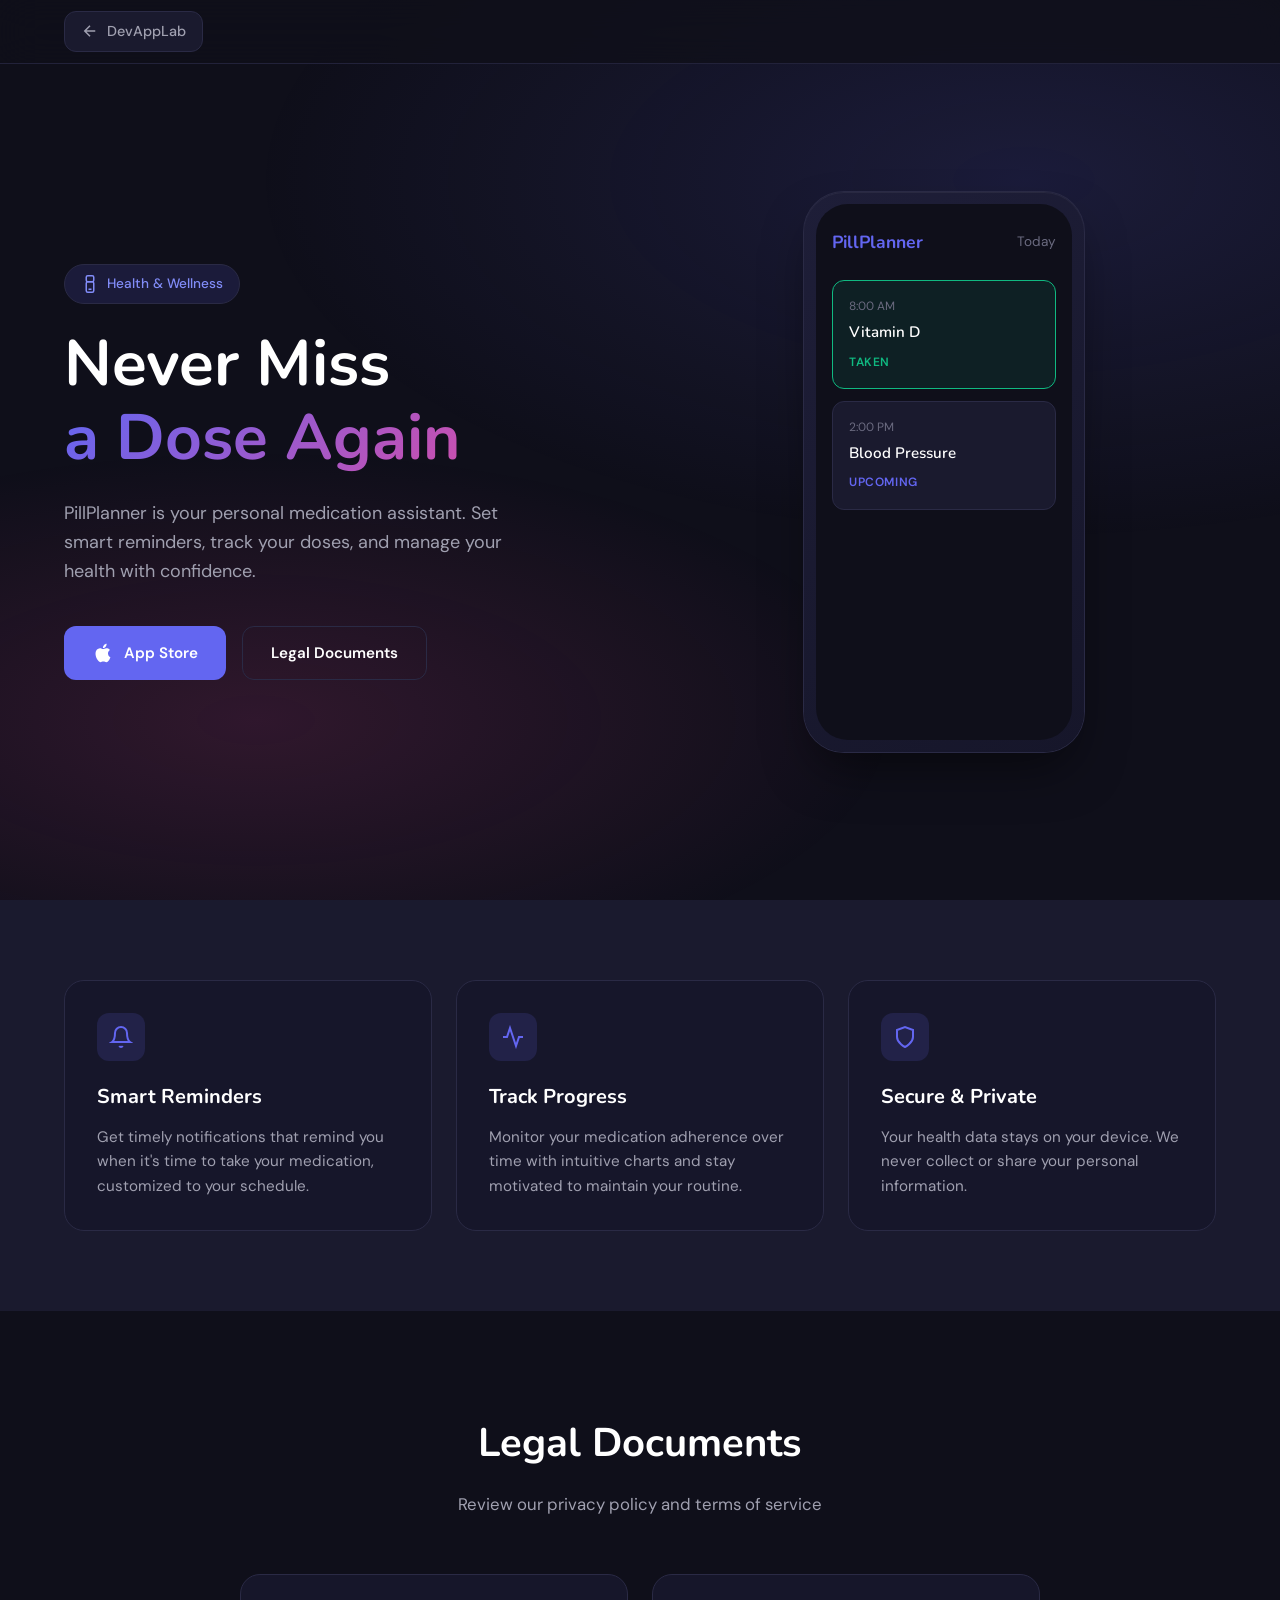
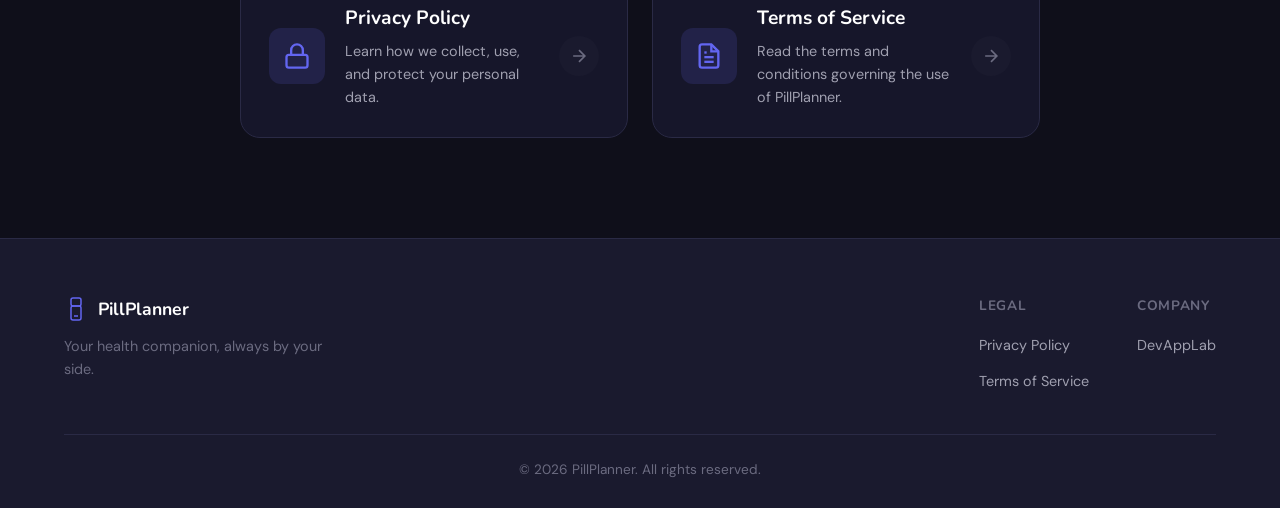
==== docs/apps/pillplanner/index.html @ f52c8cb2 "Add files via upload" ====
<!DOCTYPE html>
<html lang="en">
<head>
    <meta charset="UTF-8">
    <meta name="viewport" content="width=device-width, initial-scale=1.0">
    <meta name="description" content="PillPlanner - Smart medication reminders and tracking for better health management">
    <meta name="theme-color" content="#6366f1">
    <title>PillPlanner - Never Miss a Dose</title>
    <link rel="preconnect" href="https://fonts.googleapis.com">
    <link rel="preconnect" href="https://fonts.gstatic.com" crossorigin>
    <link href="https://fonts.googleapis.com/css2?family=Nunito:wght@400;500;600;700&family=DM+Sans:wght@400;500;600;700&display=swap" rel="stylesheet">
    <link rel="stylesheet" href="css/styles.css">
</head>
<body>
    <div class="page-bg"></div>
    
    <header class="header">
        <nav class="nav container">
            <a href="../" class="back-link">
                <svg viewBox="0 0 24 24" fill="none" stroke="currentColor" stroke-width="2">
                    <path d="M19 12H5M12 19l-7-7 7-7"/>
                </svg>
                <span>DevAppLab</span>
            </a>
        </nav>
    </header>

    <main>
        <section class="hero">
            <div class="container">
                <div class="hero-content">
                    <div class="hero-badge">
                        <svg viewBox="0 0 24 24" fill="none" stroke="currentColor" stroke-width="2">
                            <path d="M9 1a2 2 0 0 0-2 2v4a2 2 0 0 0 2 2h6a2 2 0 0 0 2-2V3a2 2 0 0 0-2-2H9z"/>
                            <path d="M9 9a2 2 0 0 0-2 2v10a2 2 0 0 0 2 2h6a2 2 0 0 0 2-2V11a2 2 0 0 0-2-2H9z"/>
                            <path d="M10 19h4"/>
                        </svg>
                        <span>Health & Wellness</span>
                    </div>
                    <h1 class="hero-title">
                        <span class="title-line">Never Miss</span>
                        <span class="title-line accent">a Dose Again</span>
                    </h1>
                    <p class="hero-description">
                        PillPlanner is your personal medication assistant. Set smart reminders, 
                        track your doses, and manage your health with confidence.
                    </p>
                    <div class="hero-actions">
                        <a href="#" class="btn btn-appstore">
                            <svg viewBox="0 0 24 24" fill="currentColor">
                                <path d="M18.71 19.5c-.83 1.24-1.71 2.45-3.05 2.47-1.34.03-1.77-.79-3.29-.79-1.53 0-2 .77-3.27.82-1.31.05-2.3-1.32-3.14-2.53C4.25 17 2.94 12.45 4.7 9.39c.87-1.52 2.43-2.48 4.12-2.51 1.28-.02 2.5.87 3.29.87.78 0 2.26-1.07 3.81-.91.65.03 2.47.26 3.64 1.98-.09.06-2.17 1.28-2.15 3.81.03 3.02 2.65 4.03 2.68 4.04-.03.07-.42 1.44-1.38 2.83M13 3.5c.73-.83 1.94-1.46 2.94-1.5.13 1.17-.34 2.35-1.04 3.19-.69.85-1.83 1.51-2.95 1.42-.15-1.15.41-2.35 1.05-3.11z"/>
                            </svg>
                            <span>App Store</span>
                        </a>
                        <a href="#legal" class="btn btn-outline">Legal Documents</a>
                    </div>
                </div>
                <div class="hero-visual">
                    <div class="phone-mockup">
                        <div class="phone-screen">
                            <div class="app-header-mini">
                                <span class="app-name-mini">PillPlanner</span>
                                <span class="date-mini">Today</span>
                            </div>
                            <div class="medications-mini">
                                <div class="med-mini active">
                                    <div class="med-time">8:00 AM</div>
                                    <div class="med-name">Vitamin D</div>
                                    <div class="med-status">Taken</div>
                                </div>
                                <div class="med-mini">
                                    <div class="med-time">2:00 PM</div>
                                    <div class="med-name">Blood Pressure</div>
                                    <div class="med-status upcoming">Upcoming</div>
                                </div>
                            </div>
                        </div>
                    </div>
                </div>
            </div>
        </section>

        <section class="features">
            <div class="container">
                <div class="features-grid">
                    <div class="feature-card">
                        <div class="feature-icon">
                            <svg viewBox="0 0 24 24" fill="none" stroke="currentColor" stroke-width="2">
                                <path d="M18 8A6 6 0 0 0 6 8c0 7-3 9-3 9h18s-3-2-3-9"/>
                                <path d="M13.73 21a2 2 0 0 1-3.46 0"/>
                            </svg>
                        </div>
                        <h3 class="feature-title">Smart Reminders</h3>
                        <p class="feature-description">
                            Get timely notifications that remind you when it's time to take your medication, 
                            customized to your schedule.
                        </p>
                    </div>
                    <div class="feature-card">
                        <div class="feature-icon">
                            <svg viewBox="0 0 24 24" fill="none" stroke="currentColor" stroke-width="2">
                                <path d="M22 12h-4l-3 9L9 3l-3 9H2"/>
                            </svg>
                        </div>
                        <h3 class="feature-title">Track Progress</h3>
                        <p class="feature-description">
                            Monitor your medication adherence over time with intuitive charts and 
                            stay motivated to maintain your routine.
                        </p>
                    </div>
                    <div class="feature-card">
                        <div class="feature-icon">
                            <svg viewBox="0 0 24 24" fill="none" stroke="currentColor" stroke-width="2">
                                <path d="M12 22s8-4 8-10V5l-8-3-8 3v7c0 6 8 10 8 10z"/>
                            </svg>
                        </div>
                        <h3 class="feature-title">Secure & Private</h3>
                        <p class="feature-description">
                            Your health data stays on your device. We never collect or share 
                            your personal information.
                        </p>
                    </div>
                </div>
            </div>
        </section>

        <section id="legal" class="legal-section">
            <div class="container">
                <div class="section-header">
                    <h2 class="section-title">Legal Documents</h2>
                    <p class="section-subtitle">
                        Review our privacy policy and terms of service
                    </p>
                </div>
                <div class="legal-grid">
                    <a href="privacy.html" class="legal-card">
                        <div class="legal-icon">
                            <svg viewBox="0 0 24 24" fill="none" stroke="currentColor" stroke-width="2">
                                <rect x="3" y="11" width="18" height="11" rx="2" ry="2"/>
                                <path d="M7 11V7a5 5 0 0 1 10 0v4"/>
                            </svg>
                        </div>
                        <div class="legal-content">
                            <h3 class="legal-title">Privacy Policy</h3>
                            <p class="legal-description">
                                Learn how we collect, use, and protect your personal data.
                            </p>
                        </div>
                        <div class="legal-arrow">
                            <svg viewBox="0 0 24 24" fill="none" stroke="currentColor" stroke-width="2">
                                <path d="M5 12h14M12 5l7 7-7 7"/>
                            </svg>
                        </div>
                    </a>
                    <a href="terms.html" class="legal-card">
                        <div class="legal-icon">
                            <svg viewBox="0 0 24 24" fill="none" stroke="currentColor" stroke-width="2">
                                <path d="M14 2H6a2 2 0 0 0-2 2v16a2 2 0 0 0 2 2h12a2 2 0 0 0 2-2V8z"/>
                                <polyline points="14 2 14 8 20 8"/>
                                <line x1="16" y1="13" x2="8" y2="13"/>
                                <line x1="16" y1="17" x2="8" y2="17"/>
                                <polyline points="10 9 9 9 8 9"/>
                            </svg>
                        </div>
                        <div class="legal-content">
                            <h3 class="legal-title">Terms of Service</h3>
                            <p class="legal-description">
                                Read the terms and conditions governing the use of PillPlanner.
                            </p>
                        </div>
                        <div class="legal-arrow">
                            <svg viewBox="0 0 24 24" fill="none" stroke="currentColor" stroke-width="2">
                                <path d="M5 12h14M12 5l7 7-7 7"/>
                            </svg>
                        </div>
                    </a>
                </div>
            </div>
        </section>
    </main>

    <footer class="footer">
        <div class="container">
            <div class="footer-content">
                <div class="footer-brand">
                    <div class="footer-logo">
                        <svg viewBox="0 0 24 24" fill="none" stroke="currentColor" stroke-width="1.5">
                            <path d="M9 1a2 2 0 0 0-2 2v4a2 2 0 0 0 2 2h6a2 2 0 0 0 2-2V3a2 2 0 0 0-2-2H9z"/>
                            <path d="M9 9a2 2 0 0 0-2 2v10a2 2 0 0 0 2 2h6a2 2 0 0 0 2-2V11a2 2 0 0 0-2-2H9z"/>
                            <path d="M10 19h4"/>
                        </svg>
                        <span>PillPlanner</span>
                    </div>
                    <p class="footer-tagline">Your health companion, always by your side.</p>
                </div>
                <div class="footer-links">
                    <div class="footer-column">
                        <h4 class="footer-heading">Legal</h4>
                        <ul>
                            <li><a href="privacy.html">Privacy Policy</a></li>
                            <li><a href="terms.html">Terms of Service</a></li>
                        </ul>
                    </div>
                    <div class="footer-column">
                        <h4 class="footer-heading">Company</h4>
                        <ul>
                            <li><a href="../">DevAppLab</a></li>
                        </ul>
                    </div>
                </div>
            </div>
            <div class="footer-bottom">
                <p class="copyright">&copy; 2026 PillPlanner. All rights reserved.</p>
            </div>
        </div>
    </footer>

    <script src="js/main.js"></script>
</body>
</html>
---- docs/apps/pillplanner/css/styles.css ----
:root {
    --color-bg: #0f0f1a;
    --color-bg-secondary: #1a1a2e;
    --color-bg-card: #16162a;
    --color-bg-elevated: #1e1e38;
    
    --color-primary: #6366f1;
    --color-primary-dim: rgba(99, 102, 241, 0.15);
    --color-primary-light: #818cf8;
    --color-primary-glow: rgba(99, 102, 241, 0.4);
    
    --color-secondary: #ec4899;
    --color-secondary-dim: rgba(236, 72, 153, 0.15);
    
    --color-success: #10b981;
    
    --color-text: #ffffff;
    --color-text-secondary: #a0a0b0;
    --color-text-muted: #6b6b80;
    
    --color-border: #2a2a45;
    --color-border-subtle: #22223a;
    
    --font-heading: 'Nunito', sans-serif;
    --font-body: 'DM Sans', sans-serif;
    
    --container-width: 1200px;
    --header-height: 64px;
    
    --radius-sm: 8px;
    --radius-md: 12px;
    --radius-lg: 20px;
    --radius-xl: 28px;
    
    --transition-fast: 150ms ease;
    --transition-base: 250ms ease;
    --transition-slow: 400ms ease;
}

*, *::before, *::after {
    margin: 0;
    padding: 0;
    box-sizing: border-box;
}

html {
    scroll-behavior: smooth;
}

body {
    font-family: var(--font-body);
    font-size: 16px;
    line-height: 1.6;
    color: var(--color-text);
    background-color: var(--color-bg);
    -webkit-font-smoothing: antialiased;
    -moz-osx-font-smoothing: grayscale;
    overflow-x: hidden;
}

a {
    color: inherit;
    text-decoration: none;
}

ul {
    list-style: none;
}

img {
    max-width: 100%;
    height: auto;
    display: block;
}

.container {
    width: 100%;
    max-width: var(--container-width);
    margin: 0 auto;
    padding: 0 24px;
}

.page-bg {
    position: fixed;
    inset: 0;
    background: 
        radial-gradient(ellipse 60% 40% at 80% 20%, var(--color-primary-dim), transparent),
        radial-gradient(ellipse 50% 30% at 20% 80%, var(--color-secondary-dim), transparent);
    pointer-events: none;
    z-index: -1;
}

.header {
    position: fixed;
    top: 0;
    left: 0;
    right: 0;
    height: var(--header-height);
    background: rgba(15, 15, 26, 0.8);
    backdrop-filter: blur(20px);
    -webkit-backdrop-filter: blur(20px);
    border-bottom: 1px solid var(--color-border-subtle);
    z-index: 1000;
}

.nav {
    display: flex;
    align-items: center;
    height: 100%;
}

.back-link {
    display: inline-flex;
    align-items: center;
    gap: 8px;
    padding: 8px 16px;
    background: var(--color-bg-secondary);
    border: 1px solid var(--color-border);
    border-radius: var(--radius-md);
    font-size: 0.9rem;
    font-weight: 500;
    color: var(--color-text-secondary);
    transition: all var(--transition-fast);
}

.back-link:hover {
    color: var(--color-primary);
    border-color: var(--color-primary);
}

.back-link svg {
    width: 18px;
    height: 18px;
}

.hero {
    position: relative;
    min-height: 100vh;
    display: flex;
    align-items: center;
    padding: calc(var(--header-height) + 60px) 0 80px;
}

.hero .container {
    display: grid;
    grid-template-columns: 1fr 1fr;
    gap: 64px;
    align-items: center;
}

.hero-content {
    position: relative;
    z-index: 1;
}

.hero-badge {
    display: inline-flex;
    align-items: center;
    gap: 8px;
    padding: 8px 16px;
    background: var(--color-primary-dim);
    border: 1px solid var(--color-border);
    border-radius: 100px;
    font-size: 0.85rem;
    font-weight: 500;
    color: var(--color-primary-light);
    margin-bottom: 24px;
}

.hero-badge svg {
    width: 18px;
    height: 18px;
}

.hero-title {
    font-family: var(--font-heading);
    font-size: clamp(2.5rem, 5vw, 4rem);
    font-weight: 700;
    line-height: 1.15;
    margin-bottom: 24px;
}

.title-line {
    display: block;
}

.title-line.accent {
    background: linear-gradient(135deg, var(--color-primary) 0%, var(--color-secondary) 100%);
    -webkit-background-clip: text;
    -webkit-text-fill-color: transparent;
    background-clip: text;
}

.hero-description {
    font-size: 1.125rem;
    color: var(--color-text-secondary);
    margin-bottom: 40px;
    max-width: 480px;
}

.hero-actions {
    display: flex;
    flex-wrap: wrap;
    gap: 16px;
}

.btn {
    display: inline-flex;
    align-items: center;
    justify-content: center;
    gap: 10px;
    padding: 14px 28px;
    font-family: var(--font-body);
    font-size: 0.95rem;
    font-weight: 600;
    border-radius: var(--radius-md);
    border: none;
    cursor: pointer;
    transition: all var(--transition-base);
}

.btn-appstore {
    background: var(--color-primary);
    color: white;
}

.btn-appstore:hover {
    box-shadow: 0 0 30px var(--color-primary-glow);
    transform: translateY(-2px);
}

.btn-appstore svg {
    width: 22px;
    height: 22px;
}

.btn-outline {
    background: transparent;
    color: var(--color-text);
    border: 1px solid var(--color-border);
}

.btn-outline:hover {
    background: var(--color-bg-secondary);
    border-color: var(--color-text-muted);
}

.hero-visual {
    display: flex;
    justify-content: center;
    align-items: center;
}

.phone-mockup {
    width: 280px;
    height: 560px;
    background: linear-gradient(145deg, var(--color-bg-elevated) 0%, var(--color-bg-card) 100%);
    border-radius: 40px;
    padding: 12px;
    box-shadow: 
        0 0 0 1px var(--color-border),
        0 25px 50px -12px rgba(0, 0, 0, 0.5),
        inset 0 1px 0 rgba(255, 255, 255, 0.05);
}

.phone-screen {
    width: 100%;
    height: 100%;
    background: var(--color-bg);
    border-radius: 32px;
    padding: 24px 16px;
    overflow: hidden;
}

.app-header-mini {
    display: flex;
    justify-content: space-between;
    align-items: center;
    margin-bottom: 24px;
}

.app-name-mini {
    font-family: var(--font-heading);
    font-weight: 700;
    font-size: 1.1rem;
    color: var(--color-primary);
}

.date-mini {
    font-size: 0.85rem;
    color: var(--color-text-muted);
}

.medications-mini {
    display: flex;
    flex-direction: column;
    gap: 12px;
}

.med-mini {
    padding: 16px;
    background: var(--color-bg-secondary);
    border: 1px solid var(--color-border);
    border-radius: var(--radius-md);
}

.med-mini.active {
    border-color: var(--color-success);
    background: rgba(16, 185, 129, 0.1);
}

.med-time {
    font-size: 0.75rem;
    color: var(--color-text-muted);
    margin-bottom: 4px;
}

.med-name {
    font-family: var(--font-heading);
    font-weight: 600;
    font-size: 0.95rem;
    margin-bottom: 8px;
}

.med-status {
    font-size: 0.75rem;
    font-weight: 600;
    color: var(--color-success);
    text-transform: uppercase;
    letter-spacing: 0.05em;
}

.med-status.upcoming {
    color: var(--color-primary);
}

.features {
    padding: 80px 0;
    background: var(--color-bg-secondary);
}

.features-grid {
    display: grid;
    grid-template-columns: repeat(3, 1fr);
    gap: 24px;
}

.feature-card {
    padding: 32px;
    background: var(--color-bg-card);
    border: 1px solid var(--color-border);
    border-radius: var(--radius-lg);
    transition: all var(--transition-base);
}

.feature-card:hover {
    border-color: var(--color-primary);
    transform: translateY(-4px);
}

.feature-icon {
    width: 48px;
    height: 48px;
    background: var(--color-primary-dim);
    border-radius: var(--radius-md);
    display: flex;
    align-items: center;
    justify-content: center;
    margin-bottom: 20px;
}

.feature-icon svg {
    width: 24px;
    height: 24px;
    color: var(--color-primary);
}

.feature-title {
    font-family: var(--font-heading);
    font-size: 1.25rem;
    font-weight: 700;
    margin-bottom: 12px;
}

.feature-description {
    color: var(--color-text-secondary);
    font-size: 0.95rem;
    line-height: 1.6;
}

.legal-section {
    padding: 100px 0;
}

.section-header {
    text-align: center;
    margin-bottom: 56px;
}

.section-title {
    font-family: var(--font-heading);
    font-size: clamp(2rem, 4vw, 2.5rem);
    font-weight: 700;
    margin-bottom: 16px;
}

.section-subtitle {
    color: var(--color-text-secondary);
    font-size: 1.05rem;
}

.legal-grid {
    display: grid;
    grid-template-columns: repeat(2, 1fr);
    gap: 24px;
    max-width: 800px;
    margin: 0 auto;
}

.legal-card {
    display: flex;
    align-items: center;
    gap: 20px;
    padding: 28px;
    background: var(--color-bg-card);
    border: 1px solid var(--color-border);
    border-radius: var(--radius-lg);
    transition: all var(--transition-base);
}

.legal-card:hover {
    border-color: var(--color-primary);
    transform: translateY(-2px);
    box-shadow: 0 0 30px var(--color-primary-dim);
}

.legal-icon {
    width: 56px;
    height: 56px;
    background: var(--color-primary-dim);
    border-radius: var(--radius-md);
    display: flex;
    align-items: center;
    justify-content: center;
    flex-shrink: 0;
}

.legal-icon svg {
    width: 28px;
    height: 28px;
    color: var(--color-primary);
}

.legal-content {
    flex: 1;
}

.legal-title {
    font-family: var(--font-heading);
    font-size: 1.2rem;
    font-weight: 700;
    margin-bottom: 6px;
}

.legal-description {
    color: var(--color-text-secondary);
    font-size: 0.9rem;
}

.legal-arrow {
    width: 40px;
    height: 40px;
    background: var(--color-bg-secondary);
    border-radius: 50%;
    display: flex;
    align-items: center;
    justify-content: center;
    flex-shrink: 0;
    transition: all var(--transition-fast);
}

.legal-card:hover .legal-arrow {
    background: var(--color-primary);
}

.legal-arrow svg {
    width: 20px;
    height: 20px;
    color: var(--color-text-muted);
    transition: color var(--transition-fast);
}

.legal-card:hover .legal-arrow svg {
    color: white;
}

.footer {
    background: var(--color-bg-secondary);
    border-top: 1px solid var(--color-border);
    padding: 56px 0 28px;
}

.footer-content {
    display: flex;
    justify-content: space-between;
    gap: 48px;
    margin-bottom: 40px;
}

.footer-brand {
    max-width: 260px;
}

.footer-logo {
    display: flex;
    align-items: center;
    gap: 10px;
    font-family: var(--font-heading);
    font-weight: 700;
    font-size: 1.1rem;
    margin-bottom: 12px;
}

.footer-logo svg {
    width: 24px;
    height: 24px;
    color: var(--color-primary);
}

.footer-tagline {
    color: var(--color-text-muted);
    font-size: 0.9rem;
}

.footer-links {
    display: flex;
    gap: 48px;
}

.footer-column h4 {
    font-family: var(--font-heading);
    font-size: 0.85rem;
    font-weight: 700;
    text-transform: uppercase;
    letter-spacing: 0.05em;
    color: var(--color-text-muted);
    margin-bottom: 16px;
}

.footer-column ul {
    display: flex;
    flex-direction: column;
    gap: 10px;
}

.footer-column a {
    color: var(--color-text-secondary);
    font-size: 0.9rem;
    transition: color var(--transition-fast);
}

.footer-column a:hover {
    color: var(--color-primary);
}

.footer-bottom {
    padding-top: 24px;
    border-top: 1px solid var(--color-border);
    text-align: center;
}

.copyright {
    font-size: 0.85rem;
    color: var(--color-text-muted);
}

@media (max-width: 900px) {
    .hero .container {
        grid-template-columns: 1fr;
        gap: 48px;
    }
    
    .hero-visual {
        order: -1;
    }
    
    .phone-mockup {
        width: 240px;
        height: 480px;
    }
    
    .features-grid {
        grid-template-columns: 1fr;
    }
    
    .legal-grid {
        grid-template-columns: 1fr;
    }
}

@media (max-width: 768px) {
    .hero {
        padding-top: calc(var(--header-height) + 40px);
        min-height: auto;
    }
    
    .hero-title {
        font-size: 2rem;
    }
    
    .hero-description {
        font-size: 1rem;
    }
    
    .hero-actions {
        flex-direction: column;
    }
    
    .btn {
        width: 100%;
    }
    
    .legal-section {
        padding: 60px 0;
    }
    
    .footer-content {
        flex-direction: column;
        gap: 32px;
    }
    
    .footer-links {
        flex-wrap: wrap;
        gap: 32px;
    }
}

@media (max-width: 480px) {
    .container {
        padding: 0 16px;
    }
    
    .phone-mockup {
        width: 200px;
        height: 400px;
    }
    
    .legal-card {
        flex-direction: column;
        text-align: center;
        gap: 16px;
    }
    
    .legal-arrow {
        display: none;
    }
}
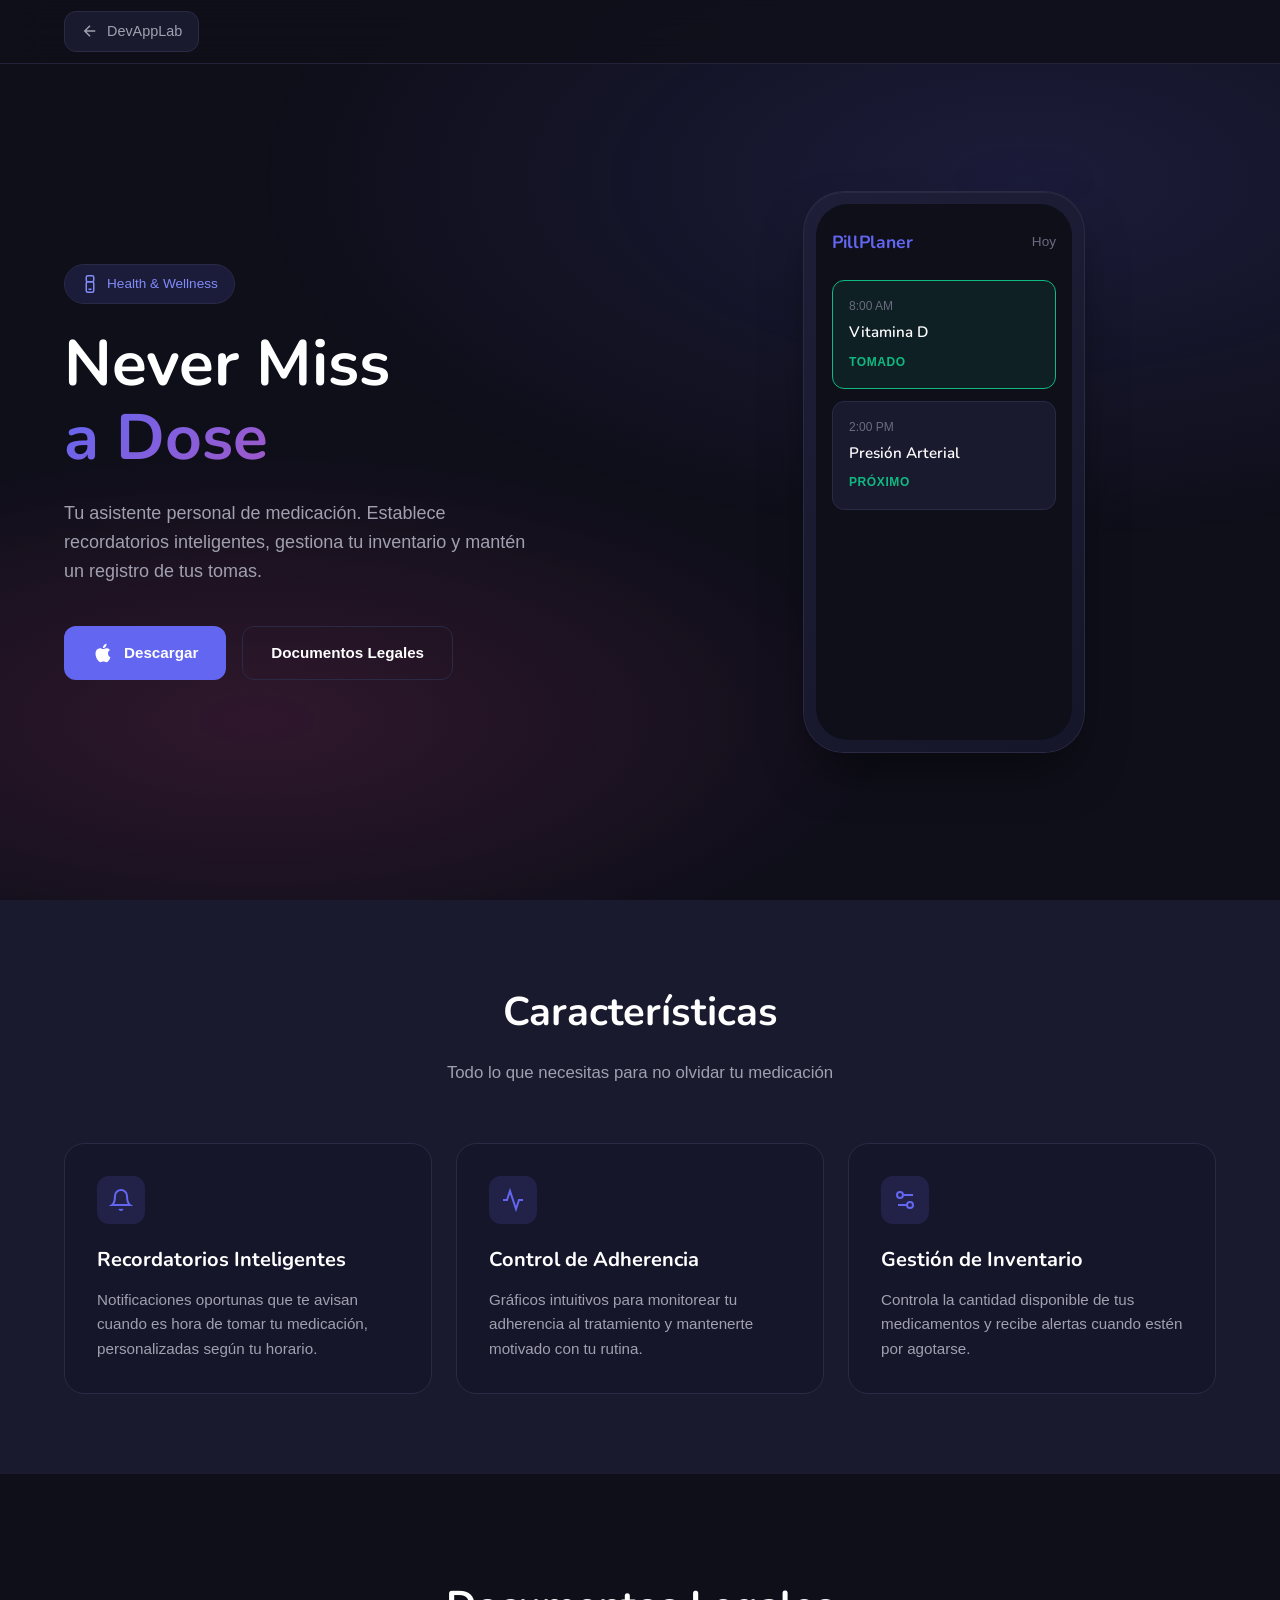
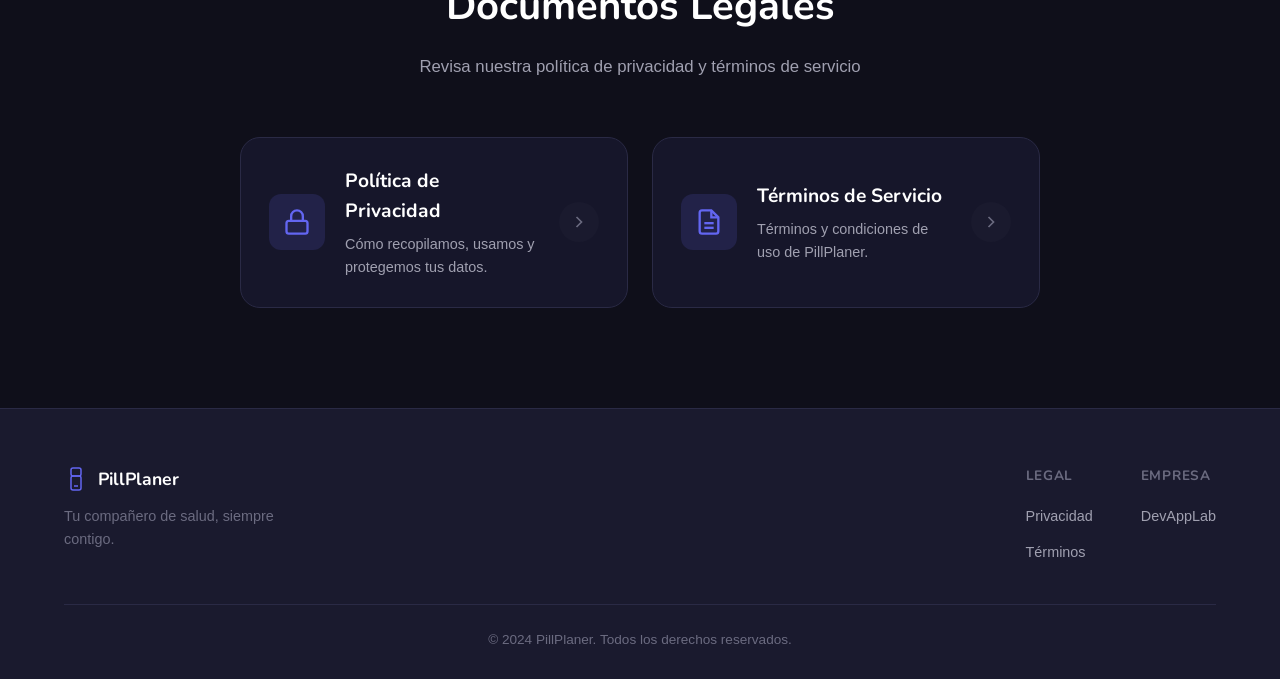
==== commit a42fca1c: "Update index.html" ====
--- a/docs/apps/pillplanner/index.html
+++ b/docs/apps/pillplanner/index.html
@@ -1,14 +1,16 @@
 <!DOCTYPE html>
-<html lang="en">
+<html lang="es">
 <head>
     <meta charset="UTF-8">
-    <meta name="viewport" content="width=device-width, initial-scale=1.0">
-    <meta name="description" content="PillPlanner - Smart medication reminders and tracking for better health management">
-    <meta name="theme-color" content="#6366f1">
-    <title>PillPlanner - Never Miss a Dose</title>
+    <meta name="viewport" content="width=device-width, initial-scale=1.0, viewport-fit=cover">
+    <meta name="description" content="PillPlaner - App de recordatorios de medicación e inventario para Android">
+    <meta name="theme-color" content="#0A0A0A">
+    <meta name="apple-mobile-web-app-capable" content="yes">
+    <meta name="apple-mobile-web-app-status-bar-style" content="black-translucent">
+    <title>PillPlaner - Never Miss a Dose</title>
     <link rel="preconnect" href="https://fonts.googleapis.com">
     <link rel="preconnect" href="https://fonts.gstatic.com" crossorigin>
-    <link href="https://fonts.googleapis.com/css2?family=Nunito:wght@400;500;600;700&family=DM+Sans:wght@400;500;600;700&display=swap" rel="stylesheet">
+    <link href="https://fonts.googleapis.com/css2?family=Nunito:wght@400;500;600;700;800&family=Inter:wght@400;500;600;700&display=swap" rel="stylesheet">
     <link rel="stylesheet" href="css/styles.css">
 </head>
 <body>
@@ -16,7 +18,7 @@
     
     <header class="header">
         <nav class="nav container">
-            <a href="../" class="back-link">
+            <a href="../../" class="back-link">
                 <svg viewBox="0 0 24 24" fill="none" stroke="currentColor" stroke-width="2">
                     <path d="M19 12H5M12 19l-7-7 7-7"/>
                 </svg>
@@ -29,49 +31,49 @@
         <section class="hero">
             <div class="container">
                 <div class="hero-content">
-                    <div class="hero-badge">
+                    <span class="hero-badge">
                         <svg viewBox="0 0 24 24" fill="none" stroke="currentColor" stroke-width="2">
                             <path d="M9 1a2 2 0 0 0-2 2v4a2 2 0 0 0 2 2h6a2 2 0 0 0 2-2V3a2 2 0 0 0-2-2H9z"/>
                             <path d="M9 9a2 2 0 0 0-2 2v10a2 2 0 0 0 2 2h6a2 2 0 0 0 2-2V11a2 2 0 0 0-2-2H9z"/>
                             <path d="M10 19h4"/>
                         </svg>
                         <span>Health & Wellness</span>
-                    </div>
+                    </span>
                     <h1 class="hero-title">
                         <span class="title-line">Never Miss</span>
-                        <span class="title-line accent">a Dose Again</span>
+                        <span class="title-line accent">a Dose</span>
                     </h1>
                     <p class="hero-description">
-                        PillPlanner is your personal medication assistant. Set smart reminders, 
-                        track your doses, and manage your health with confidence.
+                        Tu asistente personal de medicación. Establece recordatorios inteligentes, 
+                        gestiona tu inventario y mantén un registro de tus tomas.
                     </p>
                     <div class="hero-actions">
                         <a href="#" class="btn btn-appstore">
                             <svg viewBox="0 0 24 24" fill="currentColor">
                                 <path d="M18.71 19.5c-.83 1.24-1.71 2.45-3.05 2.47-1.34.03-1.77-.79-3.29-.79-1.53 0-2 .77-3.27.82-1.31.05-2.3-1.32-3.14-2.53C4.25 17 2.94 12.45 4.7 9.39c.87-1.52 2.43-2.48 4.12-2.51 1.28-.02 2.5.87 3.29.87.78 0 2.26-1.07 3.81-.91.65.03 2.47.26 3.64 1.98-.09.06-2.17 1.28-2.15 3.81.03 3.02 2.65 4.03 2.68 4.04-.03.07-.42 1.44-1.38 2.83M13 3.5c.73-.83 1.94-1.46 2.94-1.5.13 1.17-.34 2.35-1.04 3.19-.69.85-1.83 1.51-2.95 1.42-.15-1.15.41-2.35 1.05-3.11z"/>
                             </svg>
-                            <span>App Store</span>
+                            <span>Descargar</span>
                         </a>
-                        <a href="#legal" class="btn btn-outline">Legal Documents</a>
+                        <a href="#legal" class="btn btn-outline">Documentos Legales</a>
                     </div>
                 </div>
                 <div class="hero-visual">
                     <div class="phone-mockup">
                         <div class="phone-screen">
                             <div class="app-header-mini">
-                                <span class="app-name-mini">PillPlanner</span>
-                                <span class="date-mini">Today</span>
+                                <span class="app-name-mini">PillPlaner</span>
+                                <span class="date-mini">Hoy</span>
                             </div>
                             <div class="medications-mini">
                                 <div class="med-mini active">
                                     <div class="med-time">8:00 AM</div>
-                                    <div class="med-name">Vitamin D</div>
-                                    <div class="med-status">Taken</div>
+                                    <div class="med-name">Vitamina D</div>
+                                    <div class="med-status">Tomado</div>
                                 </div>
                                 <div class="med-mini">
                                     <div class="med-time">2:00 PM</div>
-                                    <div class="med-name">Blood Pressure</div>
-                                    <div class="med-status upcoming">Upcoming</div>
+                                    <div class="med-name">Presión Arterial</div>
+                                    <div class="med-status">Próximo</div>
                                 </div>
                             </div>
                         </div>
@@ -82,44 +84,51 @@
 
         <section class="features">
             <div class="container">
+                <div class="section-header">
+                    <h2 class="section-title">Características</h2>
+                    <p class="section-subtitle">Todo lo que necesitas para no olvidar tu medicación</p>
+                </div>
                 <div class="features-grid">
-                    <div class="feature-card">
+                    <article class="feature-card">
                         <div class="feature-icon">
                             <svg viewBox="0 0 24 24" fill="none" stroke="currentColor" stroke-width="2">
                                 <path d="M18 8A6 6 0 0 0 6 8c0 7-3 9-3 9h18s-3-2-3-9"/>
                                 <path d="M13.73 21a2 2 0 0 1-3.46 0"/>
                             </svg>
                         </div>
-                        <h3 class="feature-title">Smart Reminders</h3>
+                        <h3 class="feature-title">Recordatorios Inteligentes</h3>
                         <p class="feature-description">
-                            Get timely notifications that remind you when it's time to take your medication, 
-                            customized to your schedule.
+                            Notificaciones oportunas que te avisan cuando es hora de tomar tu medicación, 
+                            personalizadas según tu horario.
                         </p>
-                    </div>
-                    <div class="feature-card">
+                    </article>
+                    <article class="feature-card">
                         <div class="feature-icon">
                             <svg viewBox="0 0 24 24" fill="none" stroke="currentColor" stroke-width="2">
                                 <path d="M22 12h-4l-3 9L9 3l-3 9H2"/>
                             </svg>
                         </div>
-                        <h3 class="feature-title">Track Progress</h3>
+                        <h3 class="feature-title">Control de Adherencia</h3>
                         <p class="feature-description">
-                            Monitor your medication adherence over time with intuitive charts and 
-                            stay motivated to maintain your routine.
+                            Gráficos intuitivos para monitorear tu adherencia al tratamiento y mantenerte 
+                            motivado con tu rutina.
                         </p>
-                    </div>
-                    <div class="feature-card">
+                    </article>
+                    <article class="feature-card">
                         <div class="feature-icon">
                             <svg viewBox="0 0 24 24" fill="none" stroke="currentColor" stroke-width="2">
-                                <path d="M12 22s8-4 8-10V5l-8-3-8 3v7c0 6 8 10 8 10z"/>
-                            </svg>
-                        </div>
-                        <h3 class="feature-title">Secure & Private</h3>
+                                <path d="M20 7h-9"/>
+                                <path d="M14 17H5"/>
+                                <circle cx="17" cy="17" r="3"/>
+                                <circle cx="7" cy="7" r="3"/>
+                            </svg>
+                        </div>
+                        <h3 class="feature-title">Gestión de Inventario</h3>
                         <p class="feature-description">
-                            Your health data stays on your device. We never collect or share 
-                            your personal information.
+                            Controla la cantidad disponible de tus medicamentos y recibe alertas cuando 
+                            estén por agotarse.
                         </p>
-                    </div>
+                    </article>
                 </div>
             </div>
         </section>
@@ -127,10 +136,8 @@
         <section id="legal" class="legal-section">
             <div class="container">
                 <div class="section-header">
-                    <h2 class="section-title">Legal Documents</h2>
-                    <p class="section-subtitle">
-                        Review our privacy policy and terms of service
-                    </p>
+                    <h2 class="section-title">Documentos Legales</h2>
+                    <p class="section-subtitle">Revisa nuestra política de privacidad y términos de servicio</p>
                 </div>
                 <div class="legal-grid">
                     <a href="privacy.html" class="legal-card">
@@ -141,14 +148,12 @@
                             </svg>
                         </div>
                         <div class="legal-content">
-                            <h3 class="legal-title">Privacy Policy</h3>
-                            <p class="legal-description">
-                                Learn how we collect, use, and protect your personal data.
-                            </p>
+                            <h3 class="legal-title">Política de Privacidad</h3>
+                            <p class="legal-description">Cómo recopilamos, usamos y protegemos tus datos.</p>
                         </div>
                         <div class="legal-arrow">
                             <svg viewBox="0 0 24 24" fill="none" stroke="currentColor" stroke-width="2">
-                                <path d="M5 12h14M12 5l7 7-7 7"/>
+                                <path d="M9 18l6-6-6-6"/>
                             </svg>
                         </div>
                     </a>
@@ -159,18 +164,15 @@
                                 <polyline points="14 2 14 8 20 8"/>
                                 <line x1="16" y1="13" x2="8" y2="13"/>
                                 <line x1="16" y1="17" x2="8" y2="17"/>
-                                <polyline points="10 9 9 9 8 9"/>
                             </svg>
                         </div>
                         <div class="legal-content">
-                            <h3 class="legal-title">Terms of Service</h3>
-                            <p class="legal-description">
-                                Read the terms and conditions governing the use of PillPlanner.
-                            </p>
+                            <h3 class="legal-title">Términos de Servicio</h3>
+                            <p class="legal-description">Términos y condiciones de uso de PillPlaner.</p>
                         </div>
                         <div class="legal-arrow">
                             <svg viewBox="0 0 24 24" fill="none" stroke="currentColor" stroke-width="2">
-                                <path d="M5 12h14M12 5l7 7-7 7"/>
+                                <path d="M9 18l6-6-6-6"/>
                             </svg>
                         </div>
                     </a>
@@ -189,28 +191,28 @@
                             <path d="M9 9a2 2 0 0 0-2 2v10a2 2 0 0 0 2 2h6a2 2 0 0 0 2-2V11a2 2 0 0 0-2-2H9z"/>
                             <path d="M10 19h4"/>
                         </svg>
-                        <span>PillPlanner</span>
-                    </div>
-                    <p class="footer-tagline">Your health companion, always by your side.</p>
+                        <span>PillPlaner</span>
+                    </div>
+                    <p class="footer-tagline">Tu compañero de salud, siempre contigo.</p>
                 </div>
                 <div class="footer-links">
                     <div class="footer-column">
-                        <h4 class="footer-heading">Legal</h4>
+                        <h4>Legal</h4>
                         <ul>
-                            <li><a href="privacy.html">Privacy Policy</a></li>
-                            <li><a href="terms.html">Terms of Service</a></li>
+                            <li><a href="privacy.html">Privacidad</a></li>
+                            <li><a href="terms.html">Términos</a></li>
                         </ul>
                     </div>
                     <div class="footer-column">
-                        <h4 class="footer-heading">Company</h4>
+                        <h4>Empresa</h4>
                         <ul>
-                            <li><a href="../">DevAppLab</a></li>
+                            <li><a href="../../">DevAppLab</a></li>
                         </ul>
                     </div>
                 </div>
             </div>
             <div class="footer-bottom">
-                <p class="copyright">&copy; 2026 PillPlanner. All rights reserved.</p>
+                <p class="copyright">&copy; 2024 PillPlaner. Todos los derechos reservados.</p>
             </div>
         </div>
     </footer>
